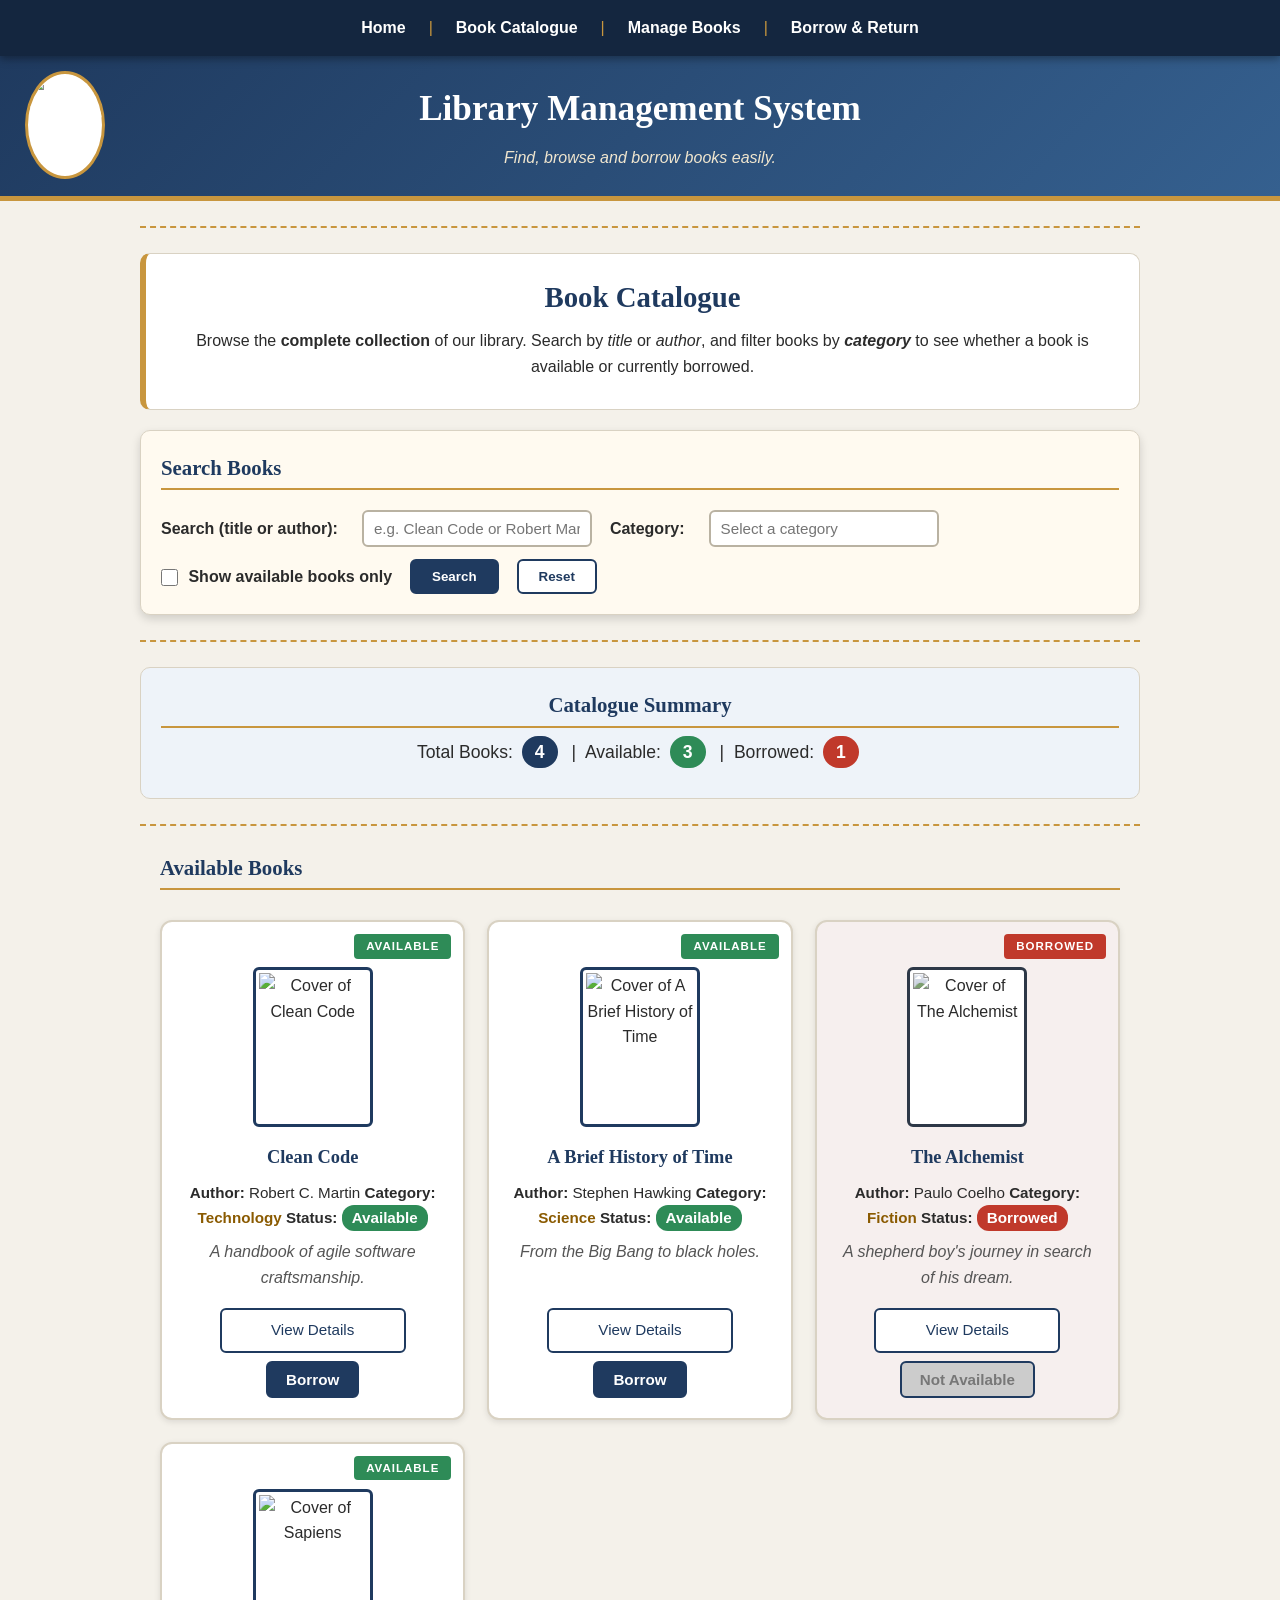
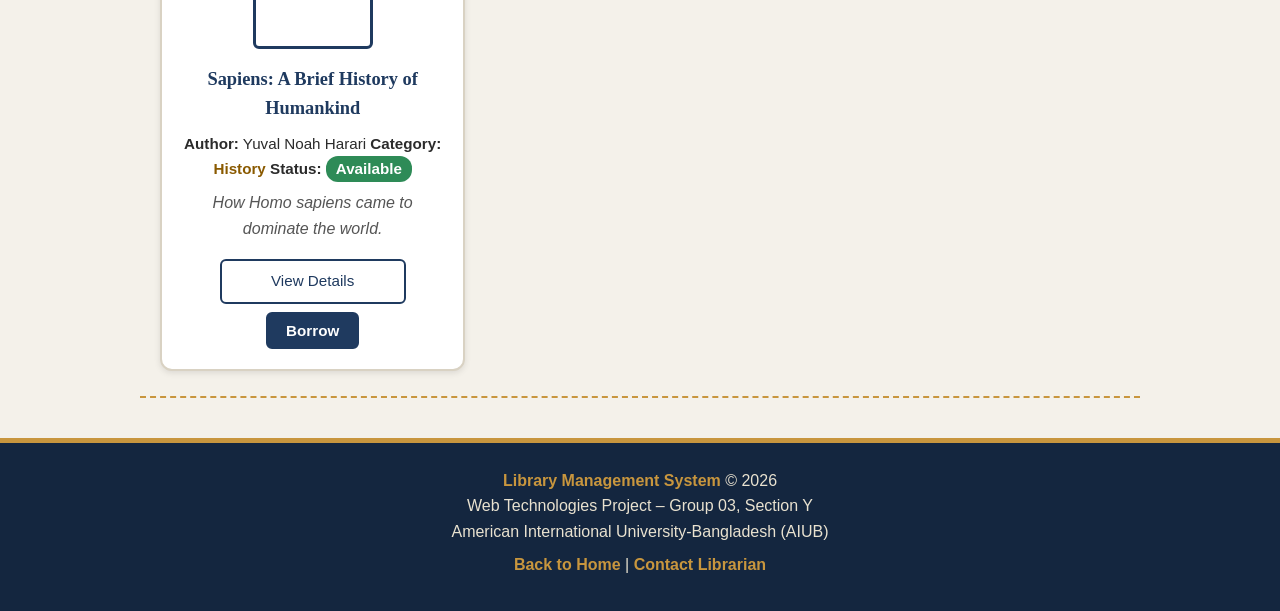
==== Book Catalogue.html @ f982bcf8 "Book Catalogue page with CSS" ====
<!DOCTYPE html>
<html lang="en">
<head>
  <link rel="stylesheet" href="Book Style.css">
  <meta charset="UTF-8">
  <meta name="viewport" content="width=device-width, initial-scale=1.0">
  <title>Book Catalogue - Library Management System</title>
</head>
<body>

  <!-- ===== Header & Navigation ===== -->
  <div id="header">
    <img src="Library.png" alt="Library Management System logo" width="100">
    <h1>Library Management System</h1>
    <p><i>Find, browse and borrow books easily.</i></p>

    <div id="navigation">
      <a href="index.html">Home</a> |
      <a href="catalog.html">Book Catalogue</a> |
      <a href="manage-books.html">Manage Books</a> |
      <a href="borrow-return.html">Borrow &amp; Return</a>
    </div>
  </div>

  <hr>

  <!-- ===== Page Title ===== -->
  <div id="page-title">
    <h2>Book Catalogue</h2>
    <p>
      Browse the <b>complete collection</b> of our library. Search by
      <i>title</i> or <i>author</i>, and filter books by <b><i>category</i></b>
      to see whether a book is available or currently borrowed.
    </p>
  </div>

  <!-- ===== Search & Filter ===== -->
  <div id="search-section">
    <h3>Search Books</h3>

    <label for="searchBox">Search (title or author):</label>
    <input type="text" id="searchBox" name="searchBox" placeholder="e.g. Clean Code or Robert Martin">
    <br><br>

    <label for="categoryFilter">Category:</label>
    <input type="text" id="categoryFilter" name="categoryFilter" list="categories" placeholder="Select a category">
    <datalist id="categories">
      <option value="All">
      <option value="Science">
      <option value="Technology">
      <option value="Fiction">
      <option value="History">
    </datalist>
    <br><br>

    <label>
      <input type="checkbox" id="availableOnly" name="availableOnly">
      Show available books only
    </label>
    <br><br>

    <button type="button" id="searchBtn">Search</button>
    <button type="reset" id="resetBtn">Reset</button>
  </div>

  <hr>

  <!-- ===== Summary ===== -->
  <div id="summary">
    <h3>Catalogue Summary</h3>
    <p>
      Total Books: <span id="totalBooks"><b>4</b></span> &nbsp;|&nbsp;
      Available: <span id="availableBooks"><b>3</b></span> &nbsp;|&nbsp;
      Borrowed: <span id="borrowedBooks"><b>1</b></span>
    </p>
  </div>

  <hr>

  <!-- ===== Book List ===== -->
  <div id="book-list">
    <h3>Available Books</h3>

    <!-- Book 1 -->
    <div class="book-card" id="book1">
      <img src="Clean code.jpg" alt="Cover of Clean Code" width="120" height="160">
      <h4>Clean Code</h4>
      <p>
        <b>Author:</b> Robert C. Martin<br>
        <b>Category:</b> <span class="category">Technology</span><br>
        <b>Status:</b> <span class="status available"><b>Available</b></span>
      </p>
      <p><i>A handbook of agile software craftsmanship.</i></p>
      <a href="book-details.html?id=1">View Details</a>
      <button type="button">Borrow</button>
    </div>
    <br>

    <!-- Book 2 -->
    <div class="book-card" id="book2">
      <img src="Brief.jpg" alt="Cover of A Brief History of Time" width="120" height="160">
      <h4>A Brief History of Time</h4>
      <p>
        <b>Author:</b> Stephen Hawking<br>
        <b>Category:</b> <span class="category">Science</span><br>
        <b>Status:</b> <span class="status available"><b>Available</b></span>
      </p>
      <p><i>From the Big Bang to black holes.</i></p>
      <a href="book-details.html?id=2">View Details</a>
      <button type="button">Borrow</button>
    </div>
    <br>

    <!-- Book 3 -->
    <div class="book-card" id="book3">
      <img src="Alchemist.jpg" alt="Cover of The Alchemist" width="120" height="160">
      <h4>The Alchemist</h4>
      <p>
        <b>Author:</b> Paulo Coelho<br>
        <b>Category:</b> <span class="category">Fiction</span><br>
        <b>Status:</b> <span class="status borrowed"><b>Borrowed</b></span>
      </p>
      <p><i>A shepherd boy's journey in search of his dream.</i></p>
      <a href="book-details.html?id=3">View Details</a>
      <button type="button" disabled>Not Available</button>
    </div>
    <br>

    <!-- Book 4 -->
    <div class="book-card" id="book4">
      <img src="Sapiens.jpg" alt="Cover of Sapiens" width="120" height="160">
      <h4>Sapiens: A Brief History of Humankind</h4>
      <p>
        <b>Author:</b> Yuval Noah Harari<br>
        <b>Category:</b> <span class="category">History</span><br>
        <b>Status:</b> <span class="status available"><b>Available</b></span>
      </p>
      <p><i>How Homo sapiens came to dominate the world.</i></p>
      <a href="book-details.html?id=4">View Details</a>
      <button type="button">Borrow</button>
    </div>
  </div>

  <hr>

  <!-- ===== Footer ===== -->
  <div id="footer">
    <p>
      <b>Library Management System</b> &copy; 2026<br>
      Web Technologies Project &ndash; Group 03, Section Y<br>
      American International University-Bangladesh (AIUB)
    </p>
    <p>
      <a href="index.html">Back to Home</a> |
      <a href="mailto:library@example.com">Contact Librarian</a>
    </p>
  </div>

</body>
</html>
---- Book Style.css ----
/* ---------- 1. UNIVERSAL SELECTOR + BOX SIZING ---------- */
* {
  box-sizing: border-box;   /* width includes padding + border */
  margin: 0;
  padding: 0;
}


/* ---------- 2. ELEMENT SELECTORS ---------- */
body {
  font-family: "Segoe UI", Tahoma, Arial, sans-serif;
  background-color: #f4f1ea;
  color: #2b2b2b;
  line-height: 1.6;
  padding-top: 56px;        /* space for the FIXED navigation bar */
}

p {
  margin-bottom: 10px;
}

img {
  max-width: 100%;
}

hr {
  border: none;
  border-top: 2px dashed #c8963e;
  width: 90%;
  max-width: 1000px;
  margin: 25px auto;
}

a {
  color: #1f3a5f;
  text-decoration: none;
}


/* ---------- GROUPING SELECTOR ---------- */
h1, h2, h3, h4 {
  font-family: Georgia, "Times New Roman", serif;
  color: #1f3a5f;
  margin-bottom: 8px;
}

h1 { font-size: 2.2rem; }
h2 { font-size: 1.8rem; }
h3 { font-size: 1.3rem; border-bottom: 2px solid #c8963e; padding-bottom: 4px; }
h4 { font-size: 1.15rem; }


/* ---------- 3. ID SELECTORS ---------- */

/* Grouping + ID: shared box model for the main sections */
#page-title,
#search-section,
#summary,
#book-list {
  max-width: 1000px;
  margin: 20px auto;        /* centers the section */
  padding: 20px;
  border: 1px solid #d9d2c3;
  border-radius: 10px;
  background-color: #ffffff;
}

/* ----- HEADER : position RELATIVE (parent for the absolute logo) ----- */
#header {
  position: relative;
  text-align: center;
  padding: 25px 20px;
  background: linear-gradient(135deg, #1f3a5f, #35608f);
  color: #ffffff;
  border-bottom: 5px solid #c8963e;
}

#header h1 {
  color: #ffffff;
}

#header p {
  color: #f0e6cf;
  margin-bottom: 0;
}

/* Logo : position ABSOLUTE inside the relative header */
#header img {
  position: absolute;
  top: 15px;
  left: 25px;
  width: 80px;
  border-radius: 50%;
  border: 3px solid #c8963e;
  background-color: #ffffff;
}

/* ----- NAVIGATION : position FIXED (always stays on top) ----- */
#navigation {
  position: fixed;
  top: 0;
  left: 0;
  width: 100%;
  height: 56px;
  z-index: 1000;
  display: flex;
  justify-content: center;
  align-items: center;
  gap: 6px;
  background-color: #14263f;
  color: #c8963e;           /* colour of the "|" separators */
  box-shadow: 0 3px 8px rgba(0, 0, 0, 0.35);
}

/* DESCENDANT combinator : every link inside #navigation */
#navigation a {
  color: #ffffff;
  padding: 8px 16px;
  border: 1px solid transparent;
  border-radius: 6px;
  font-weight: 600;
  transition: all 0.25s ease;
}

/* PSEUDO-CLASS : hover effect on nav links */
#navigation a:hover {
  background-color: #c8963e;
  color: #14263f;
  border-color: #ffffff;
}

/* ----- PAGE TITLE  ----- */
#page-title {
  position: static;
  text-align: center;
  border-left: 6px solid #c8963e;
}

/* ----- SEARCH SECTION ----- */
#search-section {
  position: sticky;
  top: 62px;                /* just below the fixed navbar */
  z-index: 900;
  display: flex;
  flex-wrap: wrap;
  align-items: center;
  gap: 12px 18px;
  background-color: #fffaf0;
  box-shadow: 0 4px 10px rgba(0, 0, 0, 0.15);
}

#search-section h3 {
  flex-basis: 100%;         /* heading takes a full row */
}

/* DESCENDANT combinator  */
#search-section br {
  display: none;
}

#search-section label {
  font-weight: 600;
}

/* ADJACENT SIBLING combinator : input placed right after a label */
#search-section label + input[type="text"] {
  width: 230px;
  margin-left: 6px;
}

/* ----- SUMMARY ----- */
#summary {
  position: static;
  text-align: center;
  font-size: 1.1rem;
  background-color: #eef3f9;
}

/* DESCENDANT combinator : span numbers inside summary */
#summary span {
  display: inline-block;
  min-width: 36px;
  padding: 2px 10px;
  margin: 0 4px;
  border-radius: 20px;
  background-color: #1f3a5f;
  color: #ffffff;
}

/* Individual ID selectors for each count */
#availableBooks { background-color: #2e8b57 !important; }
#borrowedBooks  { background-color: #c0392b !important; }

/* ----- BOOK LIST : grid layout ----- */
#book-list {
  display: grid;
  grid-template-columns: repeat(auto-fill, minmax(270px, 1fr));
  gap: 22px;
  background-color: transparent;
  border: none;
  padding: 0 20px;
}

#book-list h3 {
  grid-column: 1 / -1;      /* heading spans the full grid width */
}

#book-list br {
  display: none;
}


/* ---------- 4. CLASS SELECTORS : book cards ---------- */

/* CHILD combinator : only direct .book-card children of #book-list */
#book-list > .book-card {
  position: relative;       /* RELATIVE: anchor for the absolute ribbon */
  display: flex;
  flex-direction: column;
  align-items: center;
  text-align: center;
  padding: 45px 18px 20px;  /* extra top space for the ribbon */
  background-color: #ffffff;
  border: 2px solid #d9d2c3;
  border-radius: 12px;
  box-shadow: 0 2px 6px rgba(0, 0, 0, 0.1);
  transition: transform 0.25s ease, box-shadow 0.25s ease, border-color 0.25s ease;
}

/* PSEUDO-CLASS  */
.book-card:hover {
  transform: translateY(-6px);
  box-shadow: 0 10px 20px rgba(0, 0, 0, 0.22);
  border-color: #c8963e;
}

/* PSEUDO-CLASSES : structural selectors */
.book-card:first-child h4 {
  color: #8a5a00;
}
.book-card:nth-child(even) {
  background-color: #fdfaf3;
}

/* Book cover image */
.book-card img {
  width: 120px;
  height: 160px;
  object-fit: cover;
  border: 3px solid #1f3a5f;
  border-radius: 6px;
  padding: 3px;
  margin-bottom: 12px;
  background-color: #ffffff;
}

/* GENERAL SIBLING combinator : everything after the cover image */
.book-card img ~ h4 {
  margin-top: 4px;
}

/* ADJACENT SIBLING combinator : paragraph right after the title */
.book-card h4 + p {
  margin-bottom: 8px;
  font-size: 0.95rem;
}

/* The italic description (last paragraph) */
.book-card p:last-of-type {
  color: #555555;
  flex-grow: 1;             /* pushes buttons to the card bottom */
}

/* ----- Class selectors for category ----- */
.category {
  color: #8a5a00;
  font-weight: 600;
}

.status {
  display: inline-block;
  padding: 1px 10px;
  border-radius: 12px;
  color: #ffffff;
}

.available { background-color: #2e8b57; }
.borrowed  { background-color: #c0392b; }

/* ----- ABSOLUTE ribbon on each card (pseudo-element) -----*/

.book-card::after {
  position: absolute;
  top: 12px;
  right: 12px;
  padding: 3px 12px;
  font-size: 0.72rem;
  font-weight: 700;
  letter-spacing: 1px;
  color: #ffffff;
  border-radius: 4px;
  z-index: 1;
}

.book-card:has(.available)::after {
  content: "AVAILABLE";
  background-color: #2e8b57;
}

.book-card:has(.borrowed)::after {
  content: "BORROWED";
  background-color: #c0392b;
}

/* ID selector : for the borrowed book */
#book3 {
  background-color: #f6efee !important;
}
#book3 img {
  filter: grayscale(60%);
}


/* ---------- 5. LINKS & BUTTONS ---------- */

/* GENERAL SIBLING combinator : link and button after the title */
.book-card h4 ~ a,
.book-card h4 ~ button {
  display: inline-block;
  margin-top: 8px;
  padding: 8px 18px;
  font-size: 0.95rem;
  border-radius: 6px;
  border: 2px solid #1f3a5f;
  cursor: pointer;
}

.book-card h4 ~ a {
  color: #1f3a5f;
  background-color: #ffffff;
  width: 70%;
}

.book-card h4 ~ a:hover {
  background-color: #1f3a5f;
  color: #ffffff;
}

/* Buttons (element + class) */
button {
  font-family: inherit;
  font-weight: 600;
  padding: 8px 20px;
  border: 2px solid #1f3a5f;
  border-radius: 6px;
  background-color: #1f3a5f;
  color: #ffffff;
  cursor: pointer;
  transition: all 0.25s ease;
}

/* PSEUDO-CLASS : hover on enabled buttons only */
button:hover:not(:disabled) {
  background-color: #c8963e;
  border-color: #c8963e;
  color: #14263f;
}

button:active {
  transform: scale(0.96);
}

/* PSEUDO-CLASS : disabled "Not Available" button */
button:disabled {
  background-color: #cccccc;
  border-color: #bbbbbb;
  color: #777777;
  cursor: not-allowed;
}

#resetBtn {
  background-color: #ffffff;
  color: #1f3a5f;
}


/* ---------- FORM FIELDS ---------- */
input[type="text"] {
  padding: 8px 10px;
  border: 2px solid #b9b2a2;
  border-radius: 6px;
  font-size: 0.95rem;
  background-color: #ffffff;
}

/* PSEUDO-CLASS : focus effect */
input[type="text"]:focus {
  outline: none;
  border-color: #c8963e;
  box-shadow: 0 0 6px rgba(200, 150, 62, 0.7);
}

input[type="checkbox"] {
  width: 17px;
  height: 17px;
  margin-right: 6px;
  vertical-align: middle;
  accent-color: #1f3a5f;
}


/* ---------- FOOTER ---------- */
#footer {
  position: relative;       /* RELATIVE : small visual offset */
  top: 0;
  margin-top: 40px;
  padding: 25px 20px;
  text-align: center;
  background-color: #14263f;
  color: #e9e2d0;
  border-top: 5px solid #c8963e;
}

#footer p {
  margin-bottom: 8px;
}

#footer b {
  color: #c8963e;
}

#footer a {
  color: #c8963e;
  font-weight: 600;
}

/* PSEUDO-CLASS : hover on footer links */
#footer a:hover {
  color: #ffffff;
  text-decoration: underline;
}
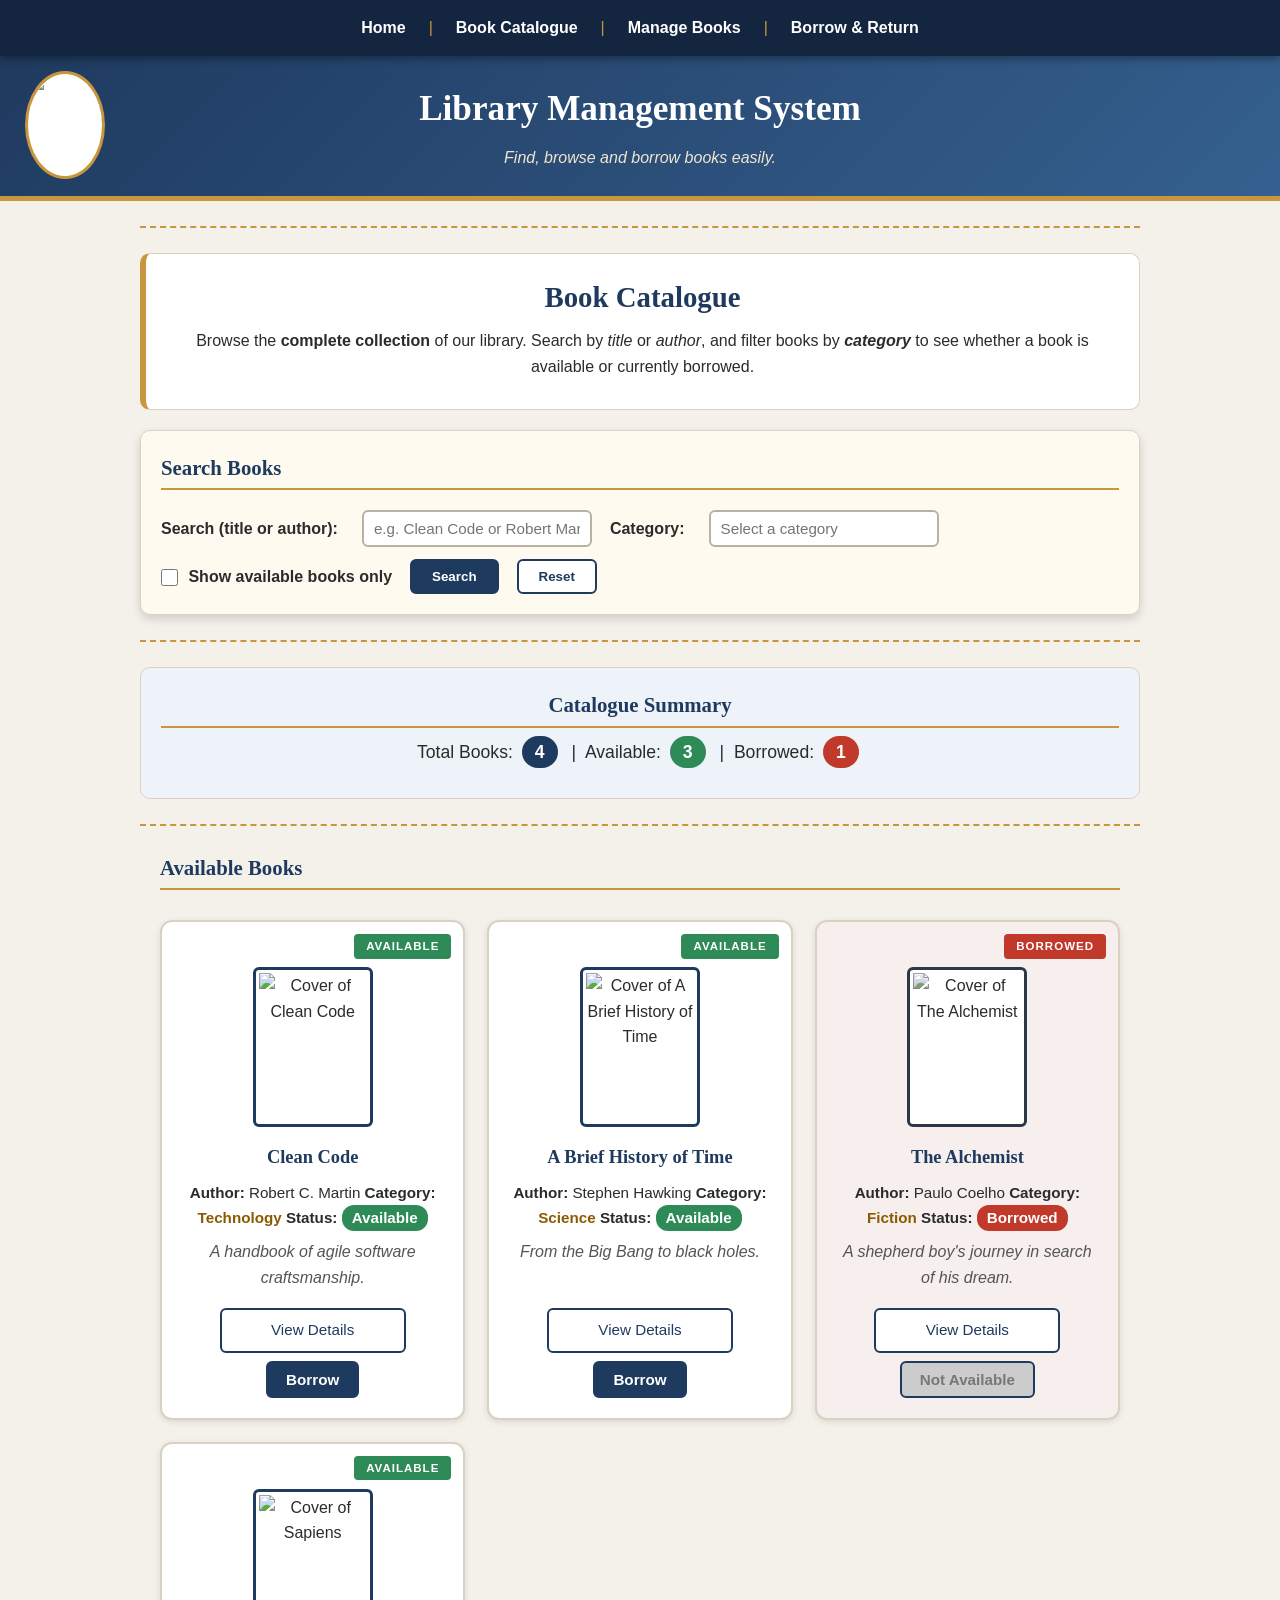
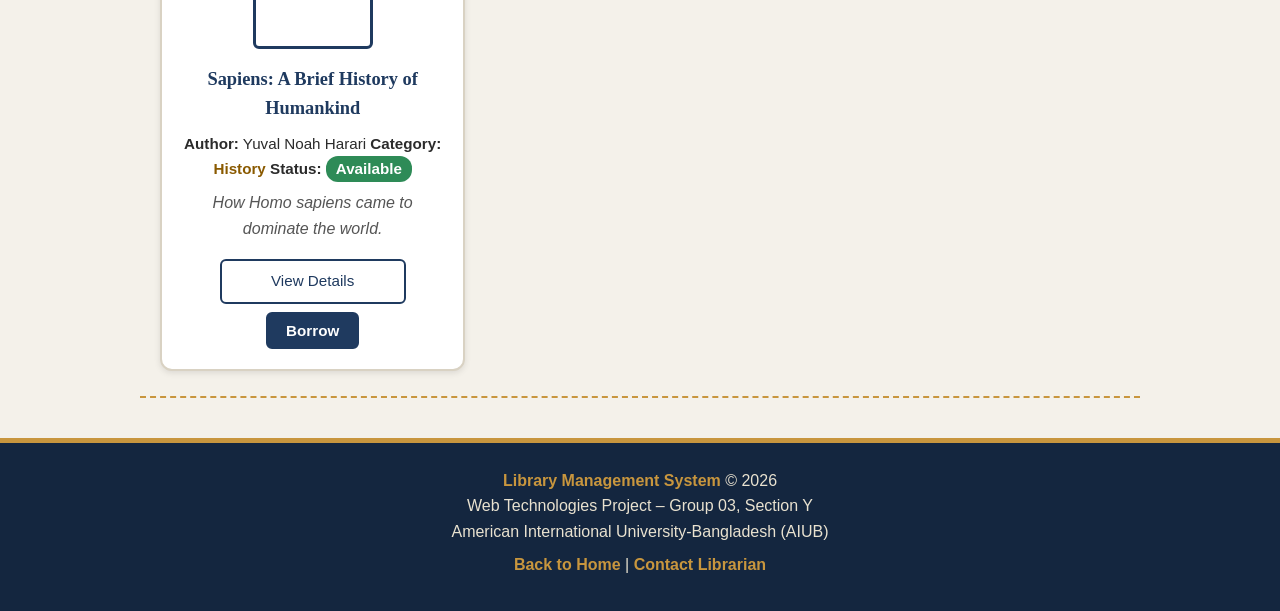
==== commit 7ba86e78: "Update Files" ====
--- a/Book Catalogue.html
+++ b/Book Catalogue.html
@@ -40,10 +40,12 @@
 
     <label for="searchBox">Search (title or author):</label>
     <input type="text" id="searchBox" name="searchBox" placeholder="e.g. Clean Code or Robert Martin">
+    <span id="searchError" class="error-msg"></span>
     <br><br>
 
     <label for="categoryFilter">Category:</label>
     <input type="text" id="categoryFilter" name="categoryFilter" list="categories" placeholder="Select a category">
+    <span id="categoryError" class="error-msg"></span>
     <datalist id="categories">
       <option value="All">
       <option value="Science">
@@ -54,13 +56,13 @@
     <br><br>
 
     <label>
-      <input type="checkbox" id="availableOnly" name="availableOnly">
+      <input type="checkbox" id="availableOnly" name="availableOnly" onchange="searchBooks()">
       Show available books only
     </label>
     <br><br>
 
-    <button type="button" id="searchBtn">Search</button>
-    <button type="reset" id="resetBtn">Reset</button>
+    <button type="button" id="searchBtn" onclick="searchBooks()">Search</button>
+    <button type="button" id="resetBtn" onclick="resetSearch()">Reset</button>
   </div>
 
   <hr>
@@ -69,9 +71,9 @@
   <div id="summary">
     <h3>Catalogue Summary</h3>
     <p>
-      Total Books: <span id="totalBooks"><b>4</b></span> &nbsp;|&nbsp;
-      Available: <span id="availableBooks"><b>3</b></span> &nbsp;|&nbsp;
-      Borrowed: <span id="borrowedBooks"><b>1</b></span>
+      Total Books: <span id="totalBooks">4</span> &nbsp;|&nbsp;
+      Available: <span id="availableBooks">3</span> &nbsp;|&nbsp;
+      Borrowed: <span id="borrowedBooks">1</span>
     </p>
   </div>
 
@@ -84,61 +86,64 @@
     <!-- Book 1 -->
     <div class="book-card" id="book1">
       <img src="Clean code.jpg" alt="Cover of Clean Code" width="120" height="160">
-      <h4>Clean Code</h4>
+      <h4 id="title1">Clean Code</h4>
       <p>
-        <b>Author:</b> Robert C. Martin<br>
-        <b>Category:</b> <span class="category">Technology</span><br>
-        <b>Status:</b> <span class="status available"><b>Available</b></span>
+        <b>Author:</b> <span id="author1">Robert C. Martin</span><br>
+        <b>Category:</b> <span class="category" id="category1">Technology</span><br>
+        <b>Status:</b> <span class="status available" id="status1">Available</span>
       </p>
       <p><i>A handbook of agile software craftsmanship.</i></p>
       <a href="book-details.html?id=1">View Details</a>
-      <button type="button">Borrow</button>
+      <button type="button" id="btn1" onclick="borrowBook(1)">Borrow</button>
     </div>
     <br>
 
     <!-- Book 2 -->
     <div class="book-card" id="book2">
       <img src="Brief.jpg" alt="Cover of A Brief History of Time" width="120" height="160">
-      <h4>A Brief History of Time</h4>
+      <h4 id="title2">A Brief History of Time</h4>
       <p>
-        <b>Author:</b> Stephen Hawking<br>
-        <b>Category:</b> <span class="category">Science</span><br>
-        <b>Status:</b> <span class="status available"><b>Available</b></span>
+        <b>Author:</b> <span id="author2">Stephen Hawking</span><br>
+        <b>Category:</b> <span class="category" id="category2">Science</span><br>
+        <b>Status:</b> <span class="status available" id="status2">Available</span>
       </p>
       <p><i>From the Big Bang to black holes.</i></p>
       <a href="book-details.html?id=2">View Details</a>
-      <button type="button">Borrow</button>
+      <button type="button" id="btn2" onclick="borrowBook(2)">Borrow</button>
     </div>
     <br>
 
     <!-- Book 3 -->
     <div class="book-card" id="book3">
       <img src="Alchemist.jpg" alt="Cover of The Alchemist" width="120" height="160">
-      <h4>The Alchemist</h4>
+      <h4 id="title3">The Alchemist</h4>
       <p>
-        <b>Author:</b> Paulo Coelho<br>
-        <b>Category:</b> <span class="category">Fiction</span><br>
-        <b>Status:</b> <span class="status borrowed"><b>Borrowed</b></span>
+        <b>Author:</b> <span id="author3">Paulo Coelho</span><br>
+        <b>Category:</b> <span class="category" id="category3">Fiction</span><br>
+        <b>Status:</b> <span class="status borrowed" id="status3">Borrowed</span>
       </p>
       <p><i>A shepherd boy's journey in search of his dream.</i></p>
       <a href="book-details.html?id=3">View Details</a>
-      <button type="button" disabled>Not Available</button>
+      <button type="button" id="btn3" disabled>Not Available</button>
     </div>
     <br>
 
     <!-- Book 4 -->
     <div class="book-card" id="book4">
       <img src="Sapiens.jpg" alt="Cover of Sapiens" width="120" height="160">
-      <h4>Sapiens: A Brief History of Humankind</h4>
+      <h4 id="title4">Sapiens: A Brief History of Humankind</h4>
       <p>
-        <b>Author:</b> Yuval Noah Harari<br>
-        <b>Category:</b> <span class="category">History</span><br>
-        <b>Status:</b> <span class="status available"><b>Available</b></span>
+        <b>Author:</b> <span id="author4">Yuval Noah Harari</span><br>
+        <b>Category:</b> <span class="category" id="category4">History</span><br>
+        <b>Status:</b> <span class="status available" id="status4">Available</span>
       </p>
       <p><i>How Homo sapiens came to dominate the world.</i></p>
       <a href="book-details.html?id=4">View Details</a>
-      <button type="button">Borrow</button>
+      <button type="button" id="btn4" onclick="borrowBook(4)">Borrow</button>
     </div>
+
+    <!-- Shown by JavaScript when no book matches the search -->
+    <p id="noResults">No books found. Try a different search.</p>
   </div>
 
   <hr>
@@ -156,5 +161,6 @@
     </p>
   </div>
 
+  <script src="Book Script.js" defer></script>
 </body>
-</html>+</html>
--- a/Book Style.css
+++ b/Book Style.css
@@ -186,6 +186,7 @@
   border-radius: 20px;
   background-color: #1f3a5f;
   color: #ffffff;
+  font-weight: 700;
 }
 
 /* Individual ID selectors for each count */
@@ -283,6 +284,7 @@
   padding: 1px 10px;
   border-radius: 12px;
   color: #ffffff;
+  font-weight: 700;
 }
 
 .available { background-color: #2e8b57; }
@@ -410,6 +412,37 @@
 }
 
 
+/* ---------- MESSAGES USED BY JAVASCRIPT ---------- */
+
+/* validation error text under an input */
+.error-msg {
+  flex-basis: 100%;         /* message gets its own line */
+  color: #c0392b;
+  font-weight: 600;
+  font-size: 0.9rem;
+}
+
+/* hide the empty error span so it takes no space */
+.error-msg:empty {
+  display: none;
+}
+
+/* red border for an invalid input (class added by JavaScript) */
+input[type="text"].invalid {
+  border-color: #c0392b;
+}
+
+/* "No books found" message (hidden until JavaScript shows it) */
+#noResults {
+  display: none;
+  grid-column: 1 / -1;      /* span the full grid width */
+  text-align: center;
+  padding: 20px;
+  font-weight: 600;
+  color: #c0392b;
+}
+
+
 /* ---------- FOOTER ---------- */
 #footer {
   position: relative;       /* RELATIVE : small visual offset */
